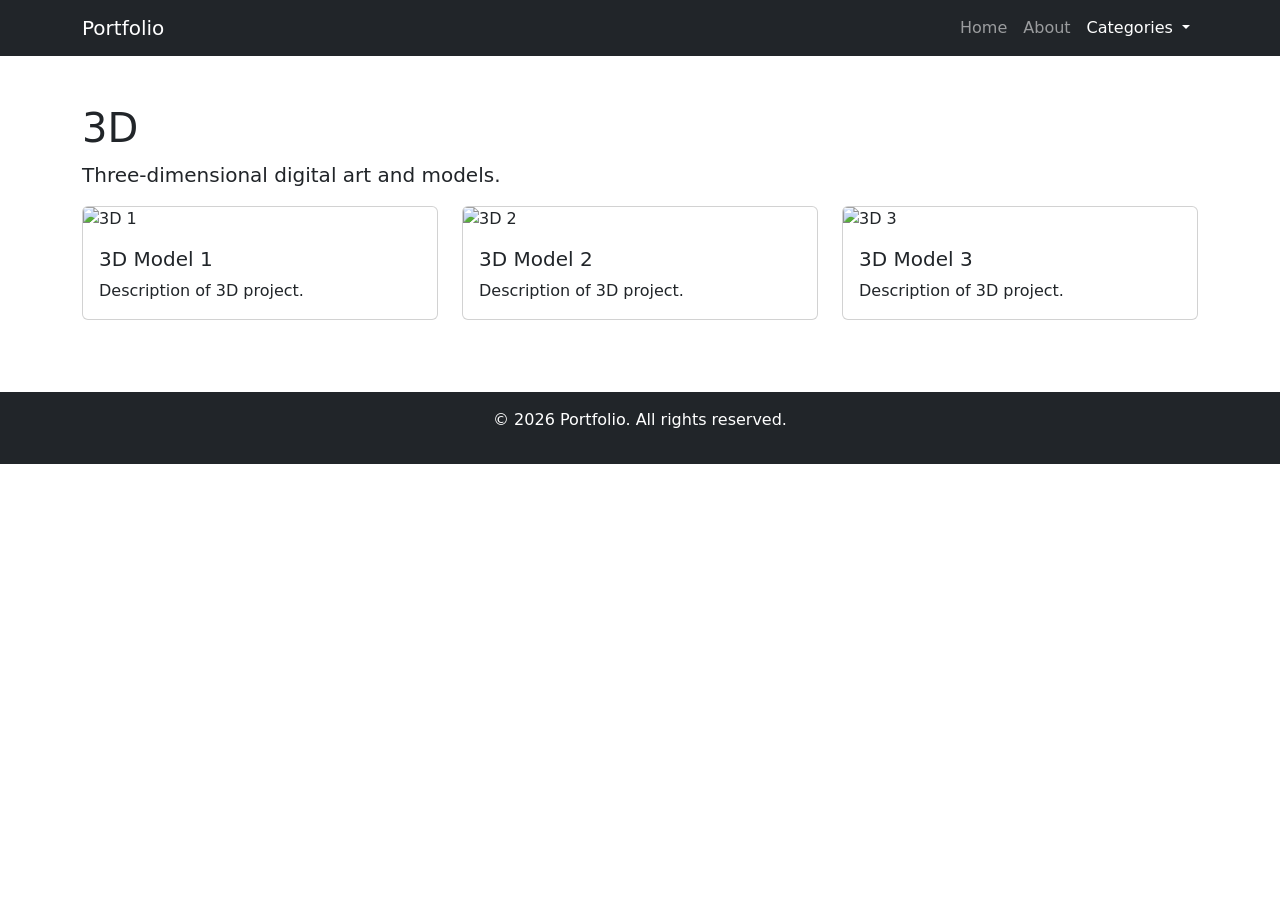
==== 3d.html @ c9622f7d "Yes" ====
<!DOCTYPE html>
<html lang="en">
<head>
    <meta charset="UTF-8">
    <meta name="viewport" content="width=device-width, initial-scale=1.0">
    <title>Portfolio - 3D</title>
    <link href="https://cdn.jsdelivr.net/npm/bootstrap@5.3.0/dist/css/bootstrap.min.css" rel="stylesheet">
    <link rel="stylesheet" href="style.css">
</head>
<body>
    <nav class="navbar navbar-expand-lg navbar-dark bg-dark">
        <div class="container">
            <a class="navbar-brand" href="index.html">Portfolio</a>
            <button class="navbar-toggler" type="button" data-bs-toggle="collapse" data-bs-target="#navbarNav" aria-controls="navbarNav" aria-expanded="false" aria-label="Toggle navigation">
                <span class="navbar-toggler-icon"></span>
            </button>
            <div class="collapse navbar-collapse" id="navbarNav">
                <ul class="navbar-nav ms-auto">
                    <li class="nav-item">
                        <a class="nav-link" href="index.html">Home</a>
                    </li>
                    <li class="nav-item">
                        <a class="nav-link" href="about.html">About</a>
                    </li>
                    <li class="nav-item dropdown">
                        <a class="nav-link dropdown-toggle active" href="#" id="categoriesDropdown" role="button" data-bs-toggle="dropdown" aria-expanded="false">
                            Categories
                        </a>
                        <ul class="dropdown-menu" aria-labelledby="categoriesDropdown">
                            <li><a class="dropdown-item" href="glitch-art.html">Glitch Art</a></li>
                            <li><a class="dropdown-item" href="meme.html">Meme</a></li>
                            <li><a class="dropdown-item active" href="3d.html">3D</a></li>
                            <li><a class="dropdown-item" href="pixel-art.html">Pixel Art</a></li>
                            <li><a class="dropdown-item" href="logo.html">Logo</a></li>
                            <li><a class="dropdown-item" href="net-art.html">Net Art</a></li>
                        </ul>
                    </li>
                </ul>
            </div>
        </div>
    </nav>

    <main class="container my-5">
        <h1>3D</h1>
        <p class="lead">Three-dimensional digital art and models.</p>
        <div class="row">
            <div class="col-md-4 mb-4">
                <div class="card">
                    <img src="https://via.placeholder.com/300x200" class="card-img-top" alt="3D 1">
                    <div class="card-body">
                        <h5 class="card-title">3D Model 1</h5>
                        <p class="card-text">Description of 3D project.</p>
                    </div>
                </div>
            </div>
            <div class="col-md-4 mb-4">
                <div class="card">
                    <img src="https://via.placeholder.com/300x200" class="card-img-top" alt="3D 2">
                    <div class="card-body">
                        <h5 class="card-title">3D Model 2</h5>
                        <p class="card-text">Description of 3D project.</p>
                    </div>
                </div>
            </div>
            <div class="col-md-4 mb-4">
                <div class="card">
                    <img src="https://via.placeholder.com/300x200" class="card-img-top" alt="3D 3">
                    <div class="card-body">
                        <h5 class="card-title">3D Model 3</h5>
                        <p class="card-text">Description of 3D project.</p>
                    </div>
                </div>
            </div>
        </div>
    </main>

    <footer class="bg-dark text-white text-center py-3">
        <div class="container">
            <p>&copy; 2026 Portfolio. All rights reserved.</p>
        </div>
    </footer>

    <script src="https://cdn.jsdelivr.net/npm/bootstrap@5.3.0/dist/js/bootstrap.bundle.min.js"></script>
</body>
</html>
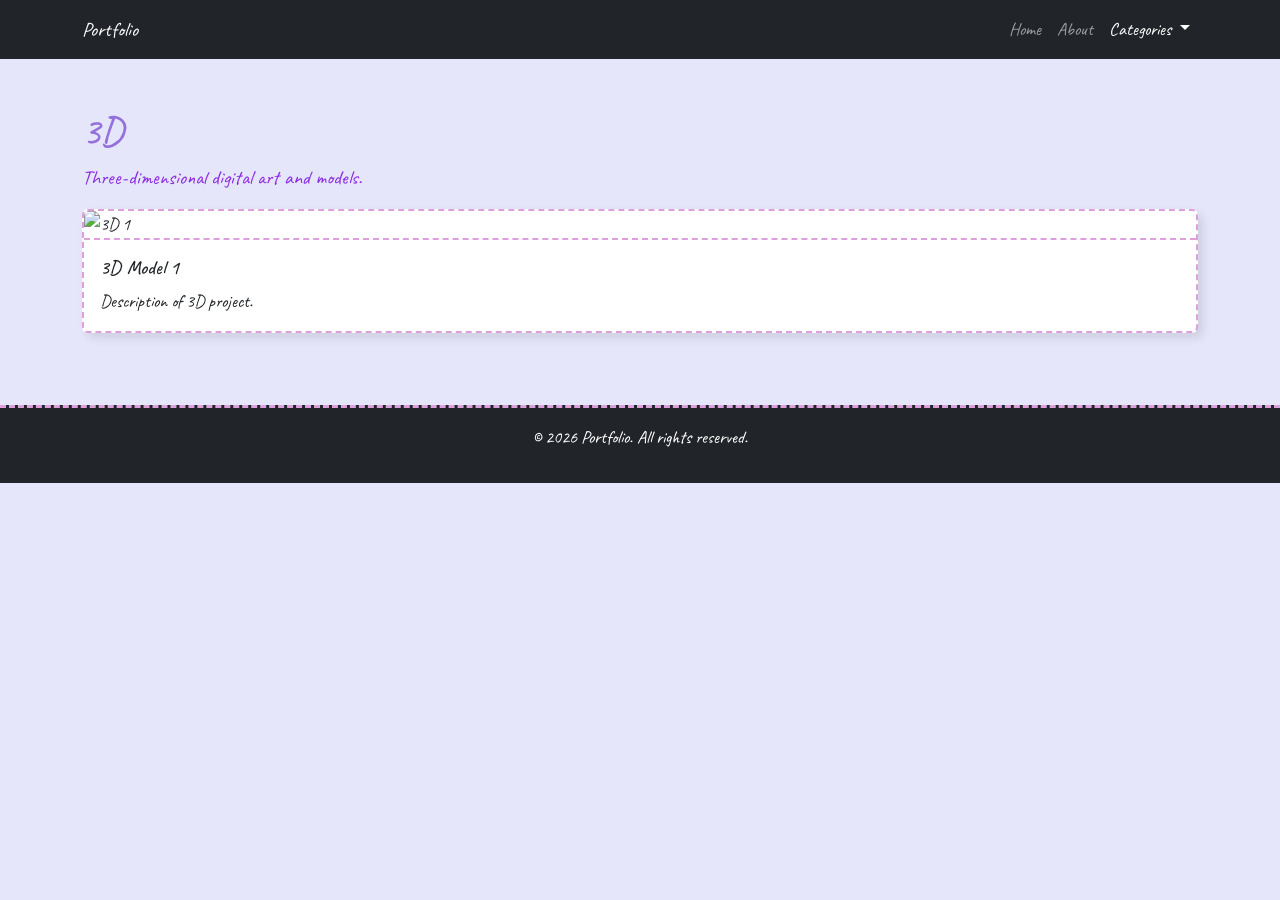
==== commit 9f6b72fa: "update" ====
--- a/3d.html
+++ b/3d.html
@@ -4,6 +4,7 @@
     <meta charset="UTF-8">
     <meta name="viewport" content="width=device-width, initial-scale=1.0">
     <title>Portfolio - 3D</title>
+    <link href="https://fonts.googleapis.com/css2?family=Caveat:wght@400;700&display=swap" rel="stylesheet">
     <link href="https://cdn.jsdelivr.net/npm/bootstrap@5.3.0/dist/css/bootstrap.min.css" rel="stylesheet">
     <link rel="stylesheet" href="style.css">
 </head>
@@ -40,33 +41,38 @@
         </div>
     </nav>
 
+    <div class="bubbles">
+        <div class="bubble bubble1"></div>
+        <div class="bubble bubble2"></div>
+        <div class="bubble bubble3"></div>
+        <div class="bubble bubble4"></div>
+        <div class="bubble bubble5"></div>
+        <div class="bubble bubble6"></div>
+        <div class="bubble bubble7"></div>
+        <div class="bubble bubble8"></div>
+        <div class="bubble bubble9"></div>
+        <div class="bubble bubble10"></div>
+        <div class="bubble bubble11"></div>
+        <div class="bubble bubble12"></div>
+        <div class="bubble bubble13"></div>
+        <div class="bubble bubble14"></div>
+        <div class="bubble bubble15"></div>
+        <div class="bubble bubble16"></div>
+        <div class="bubble bubble17"></div>
+        <div class="bubble bubble18"></div>
+        <div class="bubble bubble19"></div>
+        <div class="bubble bubble20"></div>
+    </div>
+
     <main class="container my-5">
         <h1>3D</h1>
         <p class="lead">Three-dimensional digital art and models.</p>
         <div class="row">
-            <div class="col-md-4 mb-4">
+            <div class="col-md-12 mb-4">
                 <div class="card">
                     <img src="https://via.placeholder.com/300x200" class="card-img-top" alt="3D 1">
                     <div class="card-body">
                         <h5 class="card-title">3D Model 1</h5>
-                        <p class="card-text">Description of 3D project.</p>
-                    </div>
-                </div>
-            </div>
-            <div class="col-md-4 mb-4">
-                <div class="card">
-                    <img src="https://via.placeholder.com/300x200" class="card-img-top" alt="3D 2">
-                    <div class="card-body">
-                        <h5 class="card-title">3D Model 2</h5>
-                        <p class="card-text">Description of 3D project.</p>
-                    </div>
-                </div>
-            </div>
-            <div class="col-md-4 mb-4">
-                <div class="card">
-                    <img src="https://via.placeholder.com/300x200" class="card-img-top" alt="3D 3">
-                    <div class="card-body">
-                        <h5 class="card-title">3D Model 3</h5>
                         <p class="card-text">Description of 3D project.</p>
                     </div>
                 </div>
--- a/style.css
+++ b/style.css
@@ -0,0 +1,217 @@
+@import url('https://fonts.googleapis.com/css2?family=Caveat:wght@400;700&display=swap');
+
+:root {
+  --bs-primary: #E6E6FA; /* Light purple */
+}
+
+body {
+  font-family: 'Caveat', cursive;
+  font-size: 18px;
+  background-color: #E6E6FA; /* More purple background */
+  overflow-x: hidden;
+}
+
+.bubbles {
+  position: fixed;
+  top: 0;
+  left: 0;
+  width: 100%;
+  height: 100%;
+  pointer-events: none;
+  z-index: -1;
+}
+
+.bubble {
+  position: absolute;
+  border-radius: 50%;
+  background: rgba(153, 50, 204, 0.3); /* More purple bubbles */
+  animation: float 6s infinite linear;
+}
+
+.bubble1 {
+  width: 20px;
+  height: 20px;
+  left: 10%;
+  animation-delay: 0s;
+}
+
+.bubble2 {
+  width: 30px;
+  height: 30px;
+  left: 30%;
+  animation-delay: 2s;
+}
+
+.bubble3 {
+  width: 15px;
+  height: 15px;
+  left: 50%;
+  animation-delay: 4s;
+}
+
+.bubble4 {
+  width: 25px;
+  height: 25px;
+  left: 70%;
+  animation-delay: 1s;
+}
+
+.bubble5 {
+  width: 18px;
+  height: 18px;
+  left: 90%;
+  animation-delay: 3s;
+}
+
+.bubble6 {
+  width: 12px;
+  height: 12px;
+  left: 20%;
+  animation-delay: 5s;
+}
+
+.bubble7 {
+  width: 35px;
+  height: 35px;
+  left: 60%;
+  animation-delay: 1.5s;
+}
+
+.bubble8 {
+  width: 22px;
+  height: 22px;
+  left: 80%;
+  animation-delay: 3.5s;
+}
+
+.bubble9 {
+  width: 28px;
+  height: 28px;
+  left: 40%;
+  animation-delay: 2.5s;
+}
+
+.bubble10 {
+  width: 16px;
+  height: 16px;
+  left: 85%;
+  animation-delay: 4.5s;
+}
+
+.bubble11 {
+  width: 24px;
+  height: 24px;
+  left: 15%;
+  animation-delay: 0.5s;
+}
+
+.bubble12 {
+  width: 32px;
+  height: 32px;
+  left: 45%;
+  animation-delay: 3.2s;
+}
+
+.bubble13 {
+  width: 14px;
+  height: 14px;
+  left: 75%;
+  animation-delay: 1.8s;
+}
+
+.bubble14 {
+  width: 26px;
+  height: 26px;
+  left: 5%;
+  animation-delay: 4.8s;
+}
+
+.bubble15 {
+  width: 19px;
+  height: 19px;
+  left: 55%;
+  animation-delay: 2.3s;
+}
+
+.bubble16 {
+  width: 33px;
+  height: 33px;
+  left: 25%;
+  animation-delay: 5.1s;
+}
+
+.bubble17 {
+  width: 11px;
+  height: 11px;
+  left: 65%;
+  animation-delay: 1.2s;
+}
+
+.bubble18 {
+  width: 27px;
+  height: 27px;
+  left: 35%;
+  animation-delay: 3.8s;
+}
+
+.bubble19 {
+  width: 21px;
+  height: 21px;
+  left: 95%;
+  animation-delay: 0.9s;
+}
+
+.bubble20 {
+  width: 17px;
+  height: 17px;
+  left: 72%;
+  animation-delay: 4.2s;
+}
+
+@keyframes float {
+  0% {
+    transform: translateY(110vh) rotate(0deg);
+    opacity: 0;
+  }
+  8% {
+    opacity: 1;
+  }
+  92% {
+    opacity: 1;
+  }
+  100% {
+    transform: translateY(-120px) rotate(360deg);
+    opacity: 0;
+  }
+}
+
+.sketch-header {
+  background-image: url('images/header-sketch.png');
+  background-size: cover;
+  background-position: center;
+  background-repeat: no-repeat;
+  background-color: #E6E6FA; /* Fallback purple if image not found */
+  color: #fff;
+}
+
+.card {
+  border: 2px dashed #DDA0DD;
+  background-color: #FFFFFF;
+  box-shadow: 5px 5px 10px rgba(0,0,0,0.1);
+}
+
+.card img {
+  border-bottom: 2px dashed #DDA0DD;
+}
+
+h1, h5 {
+  color: #9370DB; /* Medium purple for headings */
+}
+
+.lead {
+  color: #8A2BE2; /* Blue violet */
+}
+
+footer {
+  border-top: 3px dashed #DDA0DD;
+}
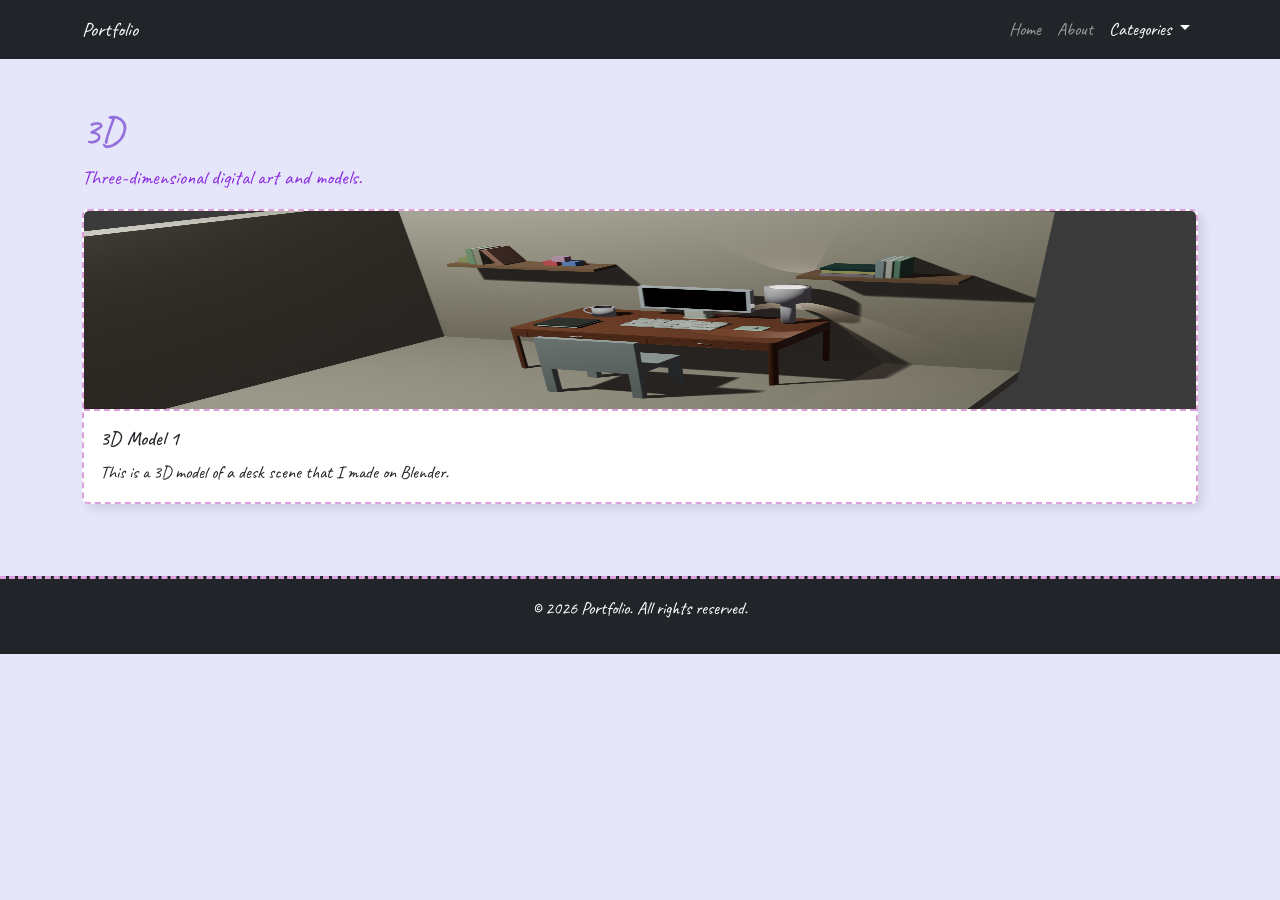
==== commit 61dd47e6: "Go" ====
--- a/3d.html
+++ b/3d.html
@@ -70,10 +70,10 @@
         <div class="row">
             <div class="col-md-12 mb-4">
                 <div class="card">
-                    <img src="https://via.placeholder.com/300x200" class="card-img-top" alt="3D 1">
+                    <img src="Desk-scene-3D.png" alt="3D 1" class="card-img-top" width="300" height="200">
                     <div class="card-body">
                         <h5 class="card-title">3D Model 1</h5>
-                        <p class="card-text">Description of 3D project.</p>
+                        <p class="card-text">This is a 3D model of a desk scene that I made on Blender.</p>
                     </div>
                 </div>
             </div>
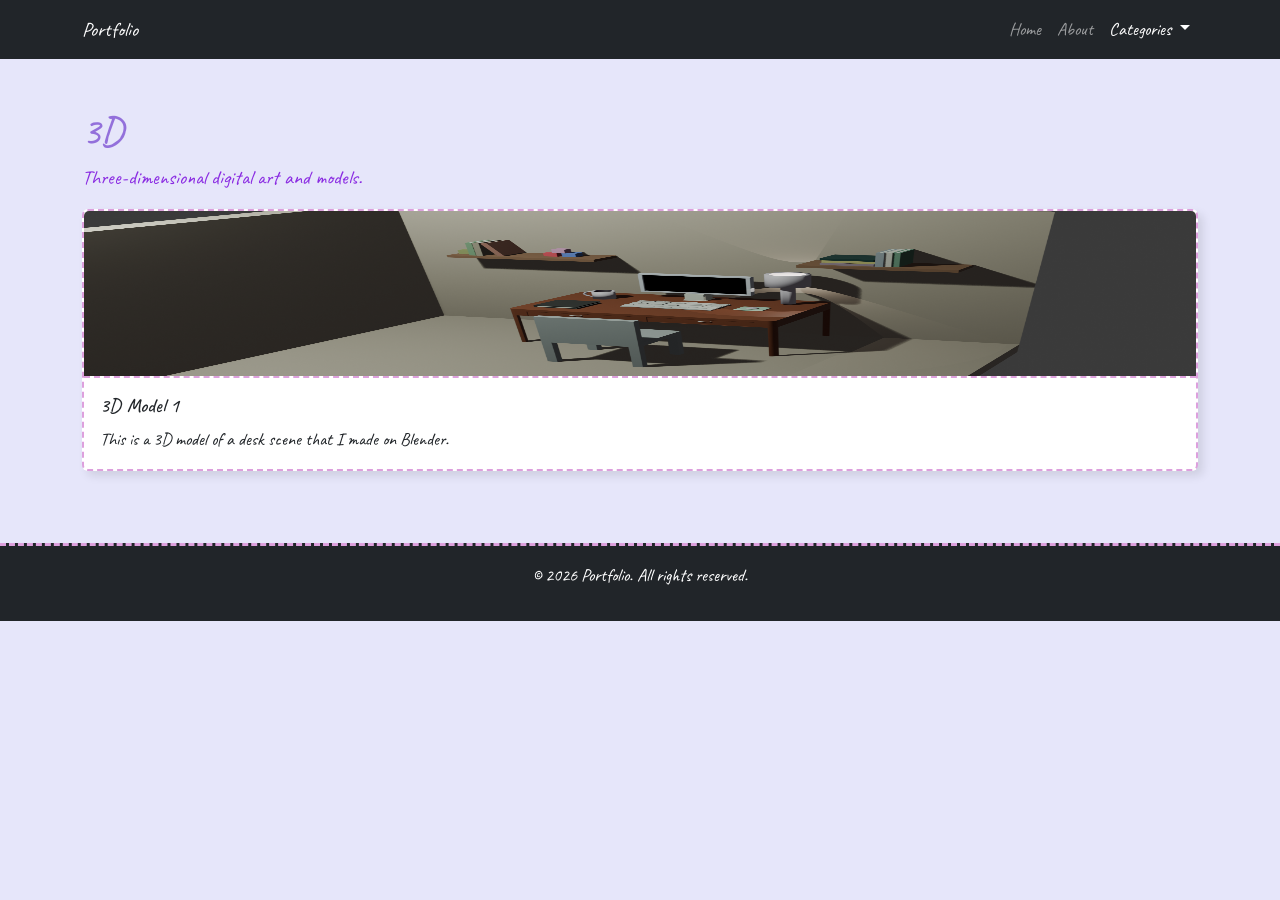
==== commit 317bb4b2: "good" ====
--- a/3d.html
+++ b/3d.html
@@ -70,7 +70,7 @@
         <div class="row">
             <div class="col-md-12 mb-4">
                 <div class="card">
-                    <img src="Desk-scene-3D.png" alt="3D 1" class="card-img-top" width="300" height="200">
+                    <img src="Desk-scene-3D.png" alt="3D 1" class="card-img-top" width="250" height="167">
                     <div class="card-body">
                         <h5 class="card-title">3D Model 1</h5>
                         <p class="card-text">This is a 3D model of a desk scene that I made on Blender.</p>
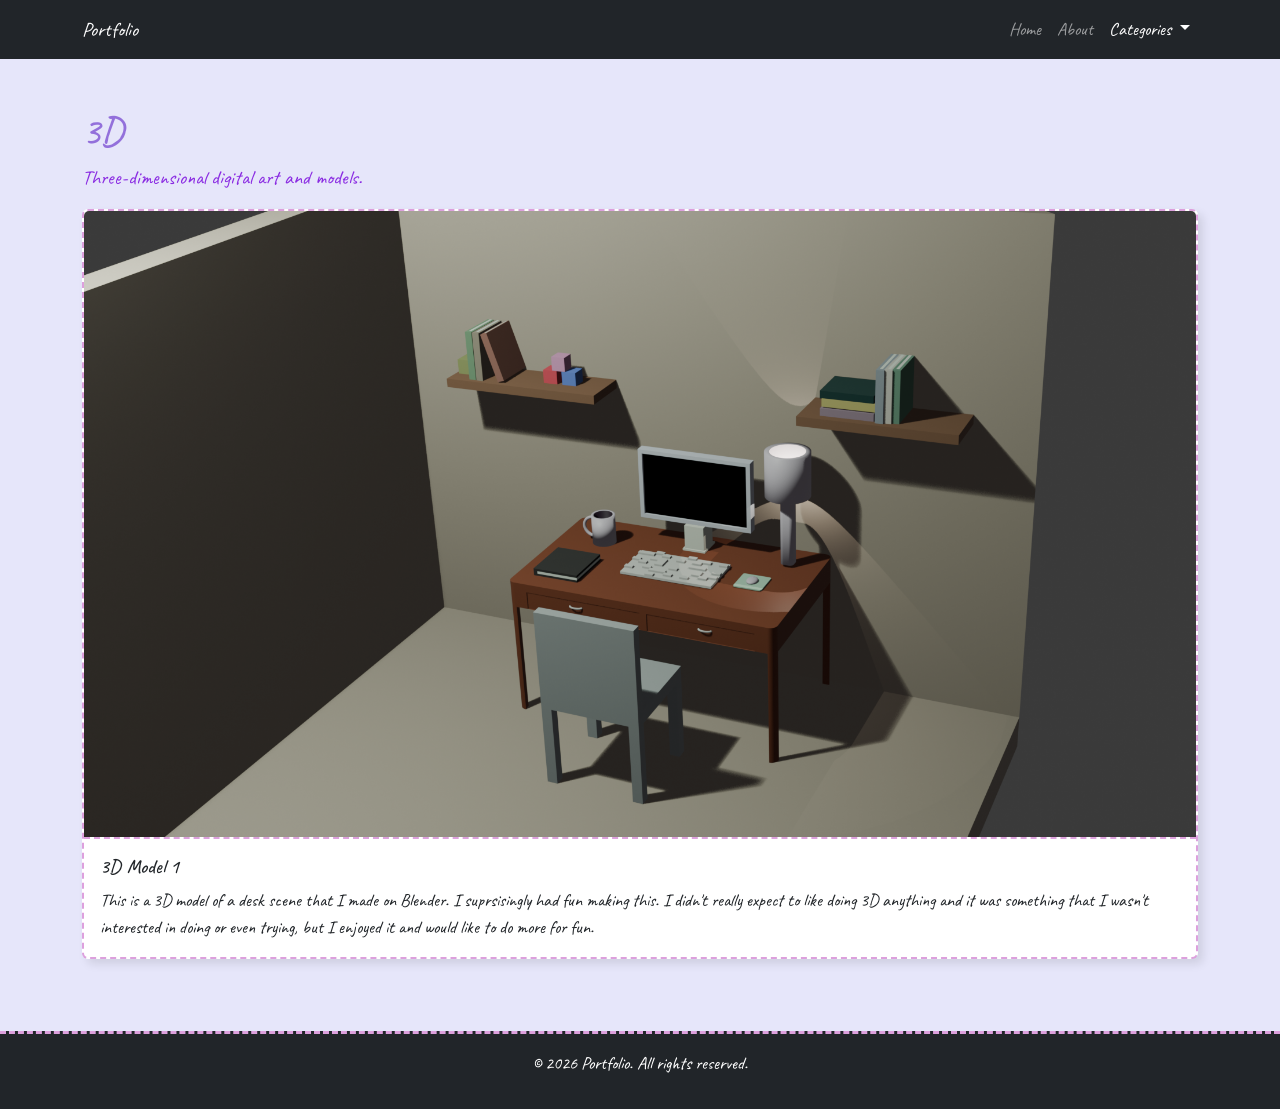
==== commit a7b8cb48: "gtg!" ====
--- a/3d.html
+++ b/3d.html
@@ -70,10 +70,10 @@
         <div class="row">
             <div class="col-md-12 mb-4">
                 <div class="card">
-                    <img src="Desk-scene-3D.png" alt="3D 1" class="card-img-top" width="250" height="167">
+                    <img src="Desk-scene-3D.png" alt="3D 1" class="card-img-top img-fluid preview-img" width="250" height="167" data-bs-toggle="modal" data-bs-target="#imageModal">
                     <div class="card-body">
                         <h5 class="card-title">3D Model 1</h5>
-                        <p class="card-text">This is a 3D model of a desk scene that I made on Blender.</p>
+                        <p class="card-text">This is a 3D model of a desk scene that I made on Blender. I suprsisingly had fun making this. I didn't really expect to like doing 3D anything and it was something that I wasn't interested in doing or even trying, but I enjoyed it and would like to do more for fun.</p>
                     </div>
                 </div>
             </div>
@@ -86,6 +86,27 @@
         </div>
     </footer>
 
+    <div class="modal fade" id="imageModal" tabindex="-1">
+      <div class="modal-dialog modal-dialog-centered modal-lg">
+        <div class="modal-content bg-dark">
+          <div class="modal-body text-center">
+            <img id="modalImage" class="img-fluid" alt="Preview">
+          </div>
+        </div>
+      </div>
+    </div>
+
+    <script>
+      const previewImages = document.querySelectorAll('.preview-img');
+      const modalImage = document.getElementById('modalImage');
+
+      previewImages.forEach(img => {
+        img.addEventListener('click', () => {
+          modalImage.src = img.src;
+        });
+      });
+    </script>
+
     <script src="https://cdn.jsdelivr.net/npm/bootstrap@5.3.0/dist/js/bootstrap.bundle.min.js"></script>
 </body>
 </html>
--- a/style.css
+++ b/style.css
@@ -204,6 +204,12 @@
   border-bottom: 2px dashed #DDA0DD;
 }
 
+.card-img-top {
+  width: 100%;
+  height: auto;
+  object-fit: contain;
+}
+
 h1, h5 {
   color: #9370DB; /* Medium purple for headings */
 }
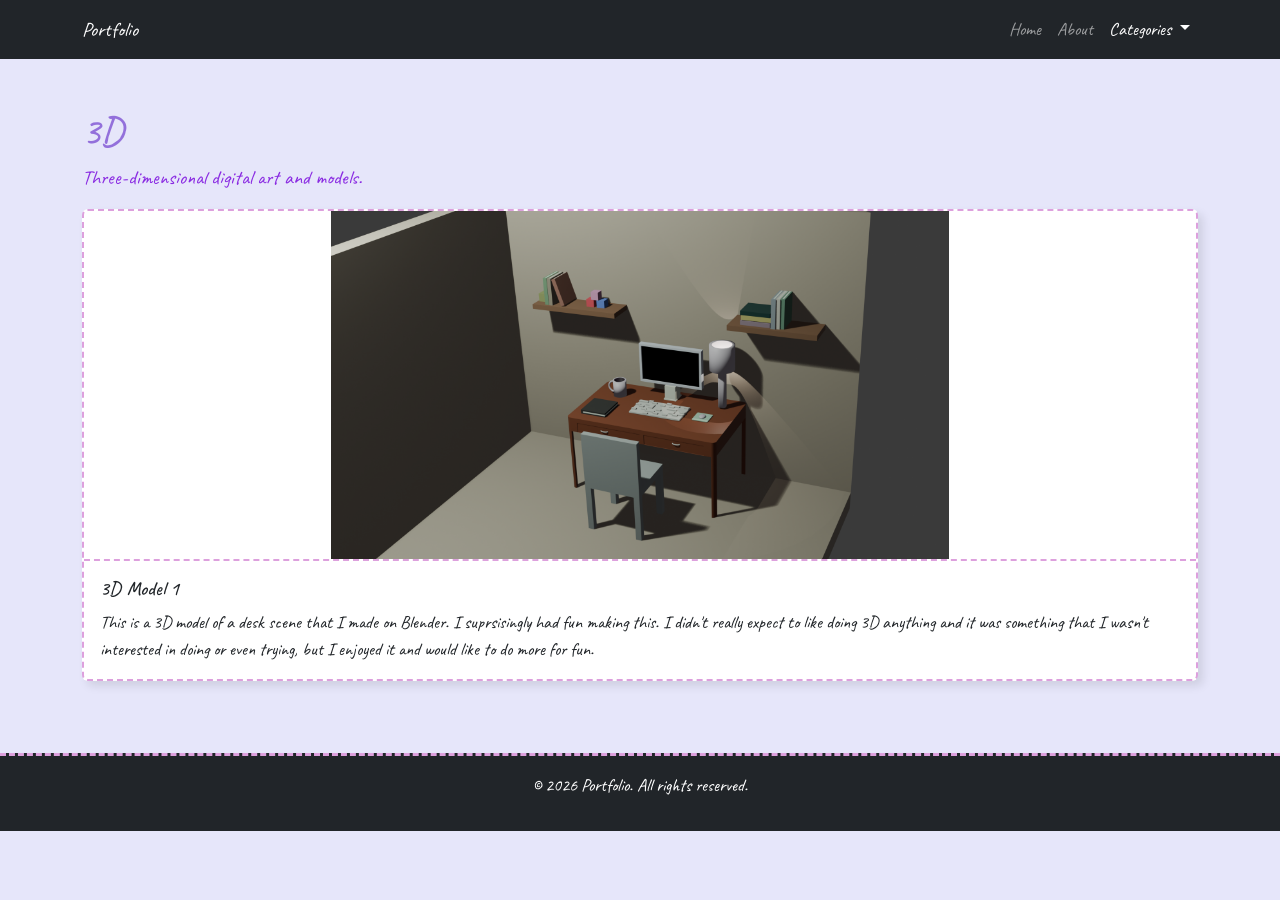
==== commit 08268990: "correct!" ====
--- a/3d.html
+++ b/3d.html
@@ -34,6 +34,8 @@
                             <li><a class="dropdown-item" href="pixel-art.html">Pixel Art</a></li>
                             <li><a class="dropdown-item" href="logo.html">Logo</a></li>
                             <li><a class="dropdown-item" href="net-art.html">Net Art</a></li>
+                            <li><a class="dropdown-item" href="code-as-art.html">Code as Art</a></li>
+                            <li><a class="dropdown-item" href="final.html">Final</a></li>
                         </ul>
                     </li>
                 </ul>
@@ -70,7 +72,7 @@
         <div class="row">
             <div class="col-md-12 mb-4">
                 <div class="card">
-                    <img src="Desk-scene-3D.png" alt="3D 1" class="card-img-top img-fluid preview-img" width="250" height="167" data-bs-toggle="modal" data-bs-target="#imageModal">
+                    <img src="Desk-scene-3D.png" alt="3D 1" class="card-img-top img-fluid preview-img" width="250" height="167" data-bs-toggle="modal" data-bs-target="#imageModal" style="max-height: 350px; object-fit: contain; cursor: pointer;">
                     <div class="card-body">
                         <h5 class="card-title">3D Model 1</h5>
                         <p class="card-text">This is a 3D model of a desk scene that I made on Blender. I suprsisingly had fun making this. I didn't really expect to like doing 3D anything and it was something that I wasn't interested in doing or even trying, but I enjoyed it and would like to do more for fun.</p>
